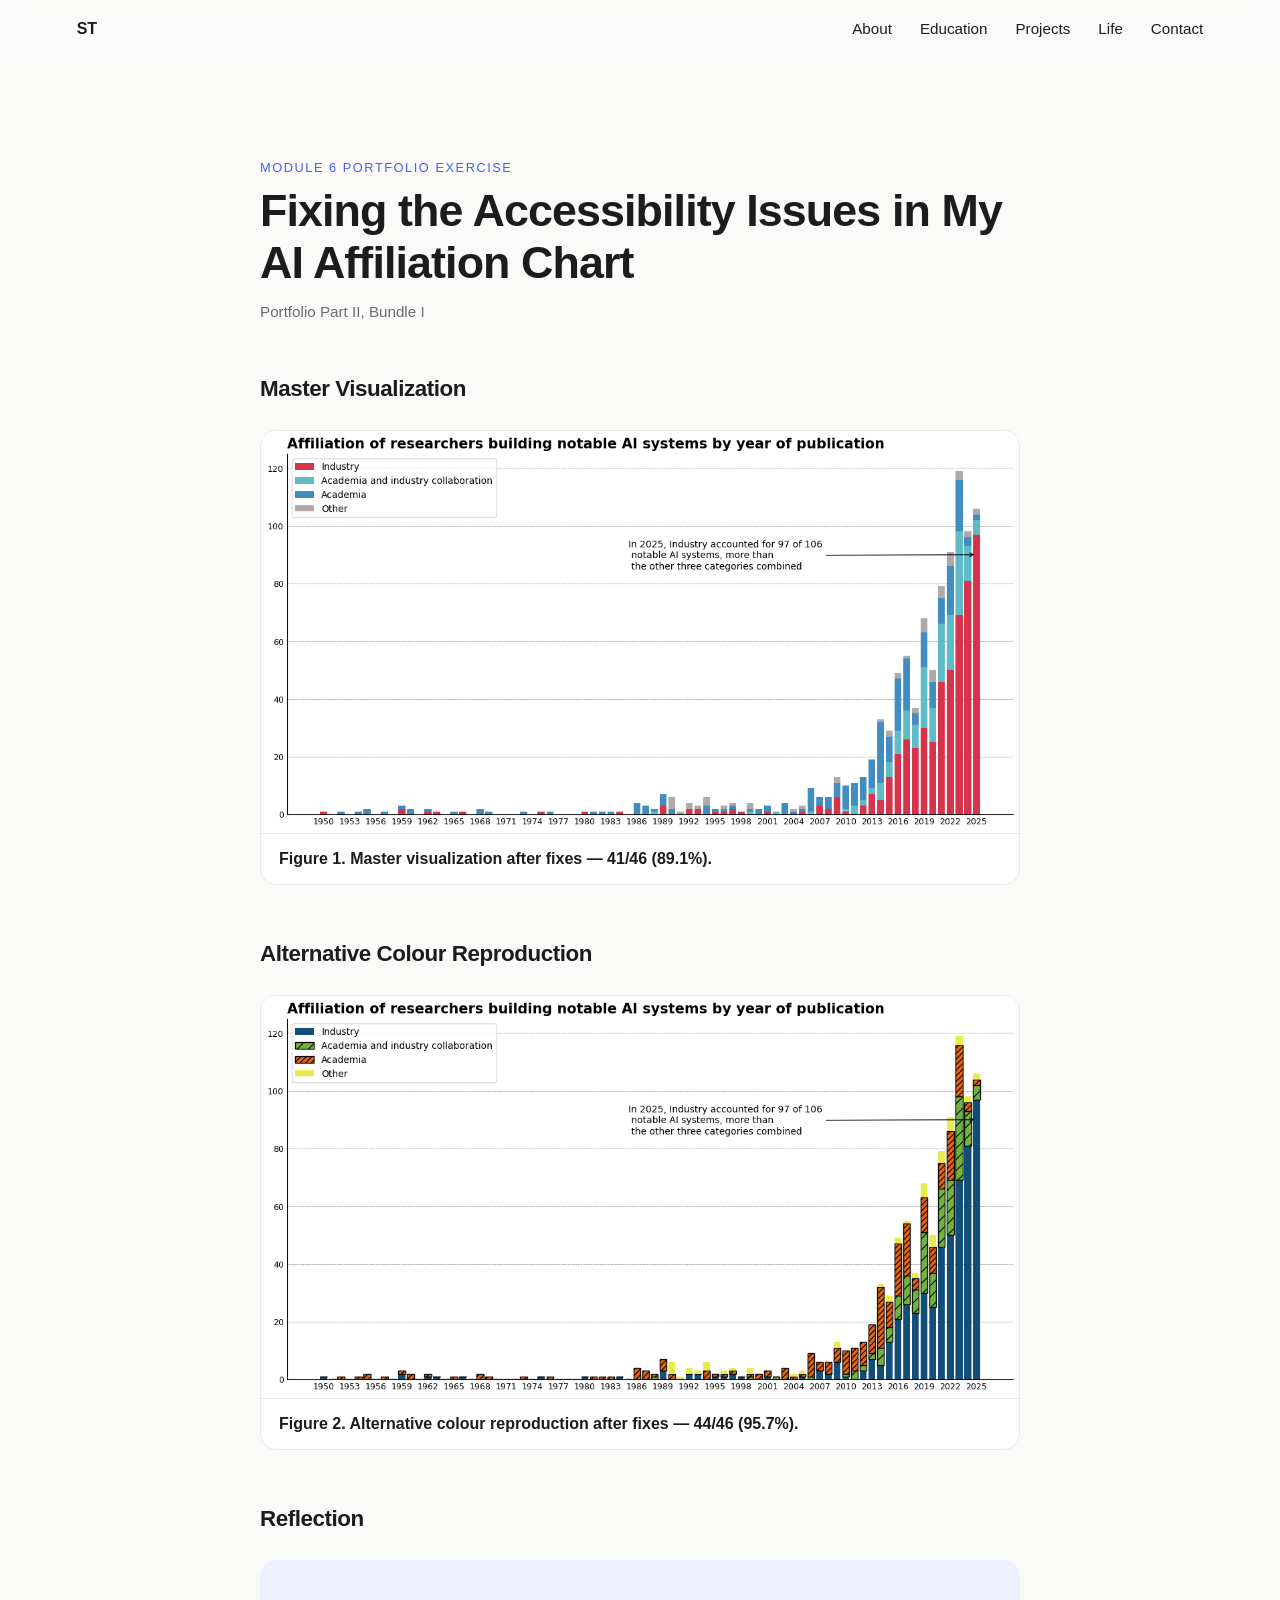
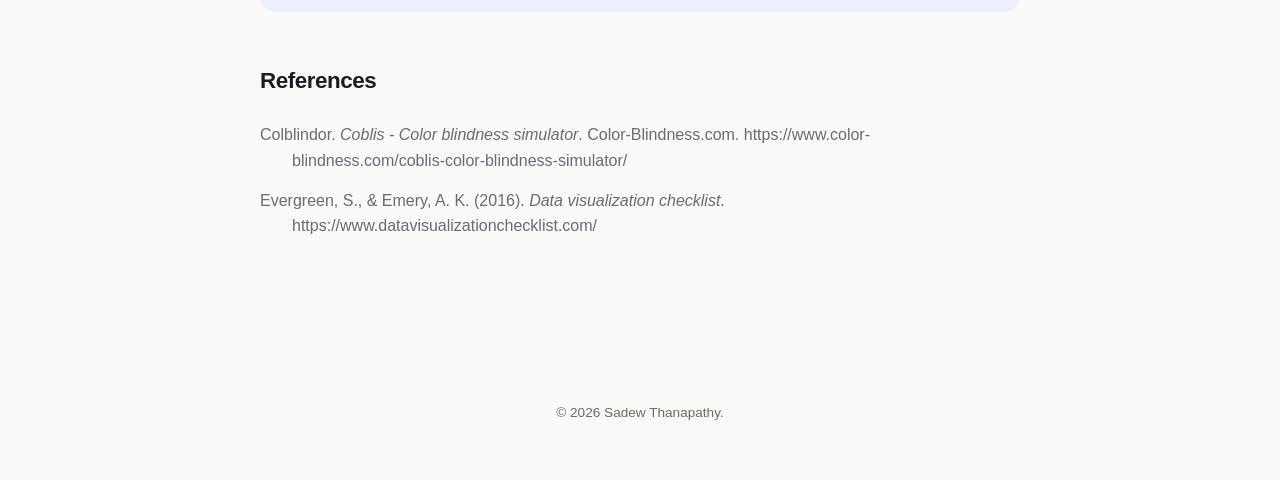
==== affiliation-accessibility-review.html @ 5c26c3a6 "draft module 6 post" ====
<!DOCTYPE html>
<html lang="en">
<head>
<meta charset="UTF-8">
<meta name="viewport" content="width=device-width, initial-scale=1.0">
<title>Fixing the Accessibility Issues in My AI Affiliation Chart — Sadew Thanapathy</title>
<link rel="stylesheet" href="styles.css">
</head>
<body>

<nav id="nav">
  <div class="logo"><a href="index.html" style="color:inherit;">ST</a></div>
  <ul>
    <li><a href="index.html#about">About</a></li>
    <li><a href="index.html#education">Education</a></li>
    <li><a href="index.html#projects">Projects</a></li>
    <li><a href="index.html#life">Life</a></li>
    <li><a href="index.html#contact">Contact</a></li>
  </ul>
</nav>

<section style="padding-top: 160px;">
  <div class="post-header">
    <div class="section-label">Module 6 Portfolio Exercise</div>
    <h1 class="post-title">Fixing the Accessibility Issues in My AI Affiliation Chart</h1>
    <p class="post-meta">Portfolio Part II, Bundle I</p>
  </div>

  <div class="post-body">

    

    <h2>Master Visualization</h2>
    

    <figure class="final-figure">
      <img src="media/module6/master_visualization_improved.png" alt="Master visualization after fixes, showing a title, an annotation, and no border">
      <figcaption>Figure 1. Master visualization after fixes — 41/46 (89.1%).</figcaption>
    </figure>

    <h2>Alternative Colour Reproduction</h2>
    

    <figure class="final-figure">
      <img src="media/module6/alternative_color_reproduction_imrpoved.png" alt="Alternative colour reproduction after fixes, showing hatch patterns and a lighter Other colour">
      <figcaption>Figure 2. Alternative colour reproduction after fixes — 44/46 (95.7%).</figcaption>
    </figure>

    <h2>Reflection</h2>
    <div class="reflection-box">
      
    </div>

    <h2>References</h2>
    <ul class="post-refs">
      <li>Colblindor. <em>Coblis - Color blindness simulator</em>. Color-Blindness.com. https://www.color-blindness.com/coblis-color-blindness-simulator/</li>
      <li>Evergreen, S., & Emery, A. K. (2016). <em>Data visualization checklist</em>. https://www.datavisualizationchecklist.com/</li>
    </ul>

  </div>
</section>

<footer>
  © <span id="year"></span> Sadew Thanapathy.
</footer>

<script src="script.js"></script>

</body>
</html>
---- styles.css ----
/* color tokens */
:root {
  --bg: #fafaf9;
  --ink: #1c1c1e;
  --muted: #6b6b70;
  --accent: #4f5df5;
  --accent-soft: #eef0ff;
  --card-border: #e9e9e7;
}

/* reset: consistent box model everywhere */
* { box-sizing: border-box; }

/* smooth scrolling for in page anchor links */
html { scroll-behavior: smooth; }

/* base page styles */
body {
  margin: 0;
  font-family: -apple-system, BlinkMacSystemFont, "Segoe UI", Helvetica, Arial, sans-serif;
  background: var(--bg);
  color: var(--ink);
  overflow-x: hidden;
}

/* default link style, no underline until hover */
a { color: var(--accent); text-decoration: none; }
a:hover { text-decoration: underline; }

/* nav: fixed top bar, blurred background */
nav {
  position: fixed;
  top: 0;
  left: 0;
  right: 0;
  display: flex;
  justify-content: space-between;
  align-items: center;
  padding: 20px 6vw;
  z-index: 100;
  background: rgba(250, 250, 249, 0.7);
  backdrop-filter: blur(10px);
  transition: box-shadow 0.3s ease, padding 0.3s ease;
}

/* nav: state added by script.js once scrolled past 20px */
nav.scrolled {
  box-shadow: 0 1px 0 var(--card-border);
  padding: 14px 6vw;
}

/* nav: logo text */
nav .logo {
  font-weight: 700;
  letter-spacing: -0.02em;
}

/* nav: link list layout */
nav ul {
  list-style: none;
  display: flex;
  gap: 28px;
  margin: 0;
  padding: 0;
}

/* nav: individual link style */
nav ul li a {
  color: var(--ink);
  font-size: 0.95rem;
  position: relative;
}

/* nav: animated underline that grows on hover */
nav ul li a::after {
  content: "";
  position: absolute;
  left: 0;
  bottom: -4px;
  width: 0%;
  height: 1.5px;
  background: var(--accent);
  transition: width 0.25s ease;
}
nav ul li a:hover { text-decoration: none; }
nav ul li a:hover::after { width: 100%; }

/* hero: full height intro section */
.hero {
  position: relative;
  min-height: 100vh;
  display: flex;
  flex-direction: column;
  justify-content: center;
  align-items: flex-start;
  padding: 0 6vw;
  max-width: 900px;
}

/* hero: decorative blurred circle behind the text */
.blob {
  position: absolute;
  width: 480px;
  height: 480px;
  border-radius: 50%;
  background: radial-gradient(circle at 30% 30%, var(--accent-soft), transparent 70%);
  top: -120px;
  right: -160px;
  filter: blur(10px);
  animation: float 14s ease-in-out infinite;
  z-index: -1;
}
@keyframes float {
  0%, 100% { transform: translate(0, 0) scale(1); }
  50% { transform: translate(-30px, 40px) scale(1.08); }
}

/* hero: first element to fade in */
.eyebrow {
  font-size: 0.85rem;
  text-transform: uppercase;
  letter-spacing: 0.12em;
  color: var(--accent);
  opacity: 0;
  animation: fadeUp 0.7s ease forwards;
  animation-delay: 0.1s;
}

/* hero: main heading, second to fade in */
.hero h1 {
  font-size: clamp(2.6rem, 6vw, 4.6rem);
  line-height: 1.05;
  margin: 14px 0 10px;
  letter-spacing: -0.03em;
  opacity: 0;
  animation: fadeUp 0.7s ease forwards;
  animation-delay: 0.25s;
}

/* hero: role subtitle, third to fade in */
.hero .role {
  font-size: clamp(1.05rem, 2vw, 1.3rem);
  color: var(--muted);
  margin: 0 0 24px;
  opacity: 0;
  animation: fadeUp 0.7s ease forwards;
  animation-delay: 0.4s;
}

/* hero: bio paragraph */
.hero p.bio {
  max-width: 560px;
  color: var(--muted);
  font-size: 1.05rem;
  margin-bottom: 32px;
  opacity: 0;
  animation: fadeUp 0.7s ease forwards;
  animation-delay: 0.55s;
}

/* hero: button row */
.hero .cta {
  display: flex;
  gap: 14px;
  opacity: 0;
  animation: fadeUp 0.7s ease forwards;
  animation-delay: 0.7s;
}

/* buttons: shared base for both variants */
.btn {
  padding: 12px 22px;
  border-radius: 999px;
  font-size: 0.95rem;
  font-weight: 600;
  transition: transform 0.2s ease, box-shadow 0.2s ease, background 0.2s ease;
  display: inline-block;
}

/* buttons: solid dark variant */
.btn.primary { background: var(--ink); color: #fff; }
.btn.primary:hover {
  transform: translateY(-2px);
  box-shadow: 0 10px 24px rgba(0,0,0,0.15);
  text-decoration: none;
}

/* buttons: outlined variant */
.btn.ghost { border: 1px solid var(--card-border); color: var(--ink); }
.btn.ghost:hover {
  transform: translateY(-2px);
  border-color: var(--ink);
  text-decoration: none;
}

/* shared fade up on load */
@keyframes fadeUp {
  from { opacity: 0; transform: translateY(18px); }
  to { opacity: 1; transform: translateY(0); }
}

/* hero: "scroll" hint pinned to bottom-left */
.scroll-cue {
  position: absolute;
  bottom: 36px;
  left: 6vw;
  font-size: 0.8rem;
  color: var(--muted);
  display: flex;
  align-items: center;
  gap: 8px;
}
.scroll-cue .dot {
  width: 6px;
  height: 6px;
  border-radius: 50%;
  background: var(--accent);
  animation: bounce 1.6s ease-in-out infinite;
}
@keyframes bounce {
  0%, 100% { transform: translateY(0); opacity: 1; }
  50% { transform: translateY(6px); opacity: 0.4; }
}

/* sections: base spacing, used by About/Education/Projects/Life/Contact */
section {
  padding: 110px 6vw;
  max-width: 1100px;
  margin: 0 auto;
}

/* reveal: scroll triggered fade in, with script.js.
   Not used on the blog post pages, they use inline opacity:1 instead */
.reveal {
  opacity: 0;
  transform: translateY(24px);
  transition: opacity 0.7s ease, transform 0.7s ease;
}
.reveal.visible {
  opacity: 1;
  transform: translateY(0);
}

/* section label: small uppercase tag above every section heading */
.section-label {
  font-size: 0.8rem;
  text-transform: uppercase;
  letter-spacing: 0.12em;
  color: var(--accent);
  margin-bottom: 10px;
}

/* section headings, shared by every h2 site wide */
h2 {
  font-size: clamp(1.7rem, 3vw, 2.2rem);
  letter-spacing: -0.02em;
  margin: 0 0 28px;
}

/* body copy: standard paragraph style, reused across sections and posts */
.about-text {
  max-width: 680px;
  font-size: 1.08rem;
  color: var(--muted);
  line-height: 1.75;
}

/* about section: full bleed video background container */
.about-video {
  position: relative;
  max-width: none;
  width: 100%;
  padding: 140px 6vw;
  margin: 0;
  overflow: hidden;
  background: #0f0f14;
}

/* about section: video fills and centers within its container */
.about-video video {
  position: absolute;
  top: 50%;
  left: 50%;
  min-width: 100%;
  min-height: 100%;
  width: auto;
  height: auto;
  transform: translate(-50%, -50%);
  object-fit: cover;
  z-index: 0;
}

/* about section: dark gradient overlay so text stays readable over video */
.about-video::after {
  content: "";
  position: absolute;
  inset: 0;
  background: linear-gradient(
    to bottom,
    rgba(10, 10, 16, 0.55),
    rgba(10, 10, 16, 0.45) 50%,
    rgba(10, 10, 16, 0.6)
  );
  z-index: 1;
}

/* about section: text content sits above the video and overlay */
.about-video .inner {
  position: relative;
  z-index: 2;
  max-width: 1100px;
  margin: 0 auto;
}

/* about section: light on dark text overrides */
.about-video .section-label { color: #a8b0ff; }
.about-video h2 {
  color: #fff;
  text-shadow: 0 2px 24px rgba(0,0,0,0.75), 0 1px 4px rgba(0,0,0,0.6);
}
.about-video .about-text {
  color: rgba(255,255,255,0.95);
  text-shadow: 0 1px 18px rgba(0,0,0,0.7), 0 1px 3px rgba(0,0,0,0.55);
}

/* skills: pill tag row under the about text */
.skills {
  display: flex;
  flex-wrap: wrap;
  gap: 10px;
  margin-top: 28px;
}
.skill {
  padding: 8px 16px;
  border: 1px solid var(--card-border);
  border-radius: 999px;
  font-size: 0.88rem;
  background: #fff;
  transition: transform 0.2s ease, border-color 0.2s ease, background 0.2s ease;
}
.skill:hover {
  transform: translateY(-3px);
  border-color: var(--accent);
  background: var(--accent-soft);
}

/* skills: light on dark variant for the video section */
.about-video .skill {
  background: rgba(255,255,255,0.1);
  border-color: rgba(255,255,255,0.28);
  color: #fff;
  backdrop-filter: blur(6px);
}
.about-video .skill:hover {
  background: rgba(255,255,255,0.2);
  border-color: #fff;
}

/* education: vertical timeline entries */
.edu-item {
  border-left: 2px solid var(--card-border);
  padding: 4px 0 4px 24px;
  margin-bottom: 32px;
  transition: border-color 0.3s ease;
}
.edu-item:hover { border-color: var(--accent); }
.edu-item .years {
  font-size: 0.85rem;
  color: var(--accent);
  letter-spacing: 0.04em;
}
.edu-item h3 {
  margin: 6px 0 4px;
  font-size: 1.15rem;
}
.edu-item .place {
  color: var(--muted);
  font-size: 0.98rem;
  margin: 0 0 8px;
}
.edu-item p.detail {
  color: var(--muted);
  font-size: 0.95rem;
  margin: 0;
  line-height: 1.65;
}

/* education: highlighted achievement badge */
.award {
  display: inline-block;
  margin-top: 10px;
  padding: 6px 14px;
  border-radius: 999px;
  background: var(--accent-soft);
  color: var(--accent);
  font-size: 0.85rem;
  font-weight: 600;
}

/* projects: responsive card grid */
.projects-grid {
  display: grid;
  grid-template-columns: repeat(auto-fit, minmax(260px, 1fr));
  gap: 22px;
}

/* projects: base card style */
.card {
  display: block;
  border: 1px solid var(--card-border);
  border-radius: 16px;
  padding: 26px;
  background: #fff;
  color: inherit;
  text-decoration: none;
  transition: transform 0.3s ease, box-shadow 0.3s ease, border-color 0.3s ease;
}
.card:hover {
  transform: translateY(-6px);
  box-shadow: 0 18px 40px rgba(0,0,0,0.08);
  border-color: transparent;
  text-decoration: none;
}

/* projects: card tag label */
.card .tag {
  font-size: 0.75rem;
  text-transform: uppercase;
  letter-spacing: 0.08em;
  color: var(--accent);
  margin-bottom: 10px;
  display: inline-block;
}

/* projects: card title and body text */
.card h3 { margin: 0 0 10px; font-size: 1.15rem; color: var(--ink); }
.card p { color: var(--muted); font-size: 0.95rem; margin: 0; }

/* projects: fake "link" text at the end of a card, styled but not a real <a> */
.card .card-link {
  display: inline-block;
  margin-top: 4px;
  color: var(--accent);
  font-weight: 600;
}
.card:hover .card-link { text-decoration: underline; }

.card.featured {
  border: 1.5px solid var(--accent);
  background: var(--accent-soft);
  position: relative;
  padding-right: 56px;
}

/* projects: standalone modifier, forces a card onto its own row without stretching its width */
.card.standalone {
  grid-column: 1;
}

/* projects: tax verification card */
.card.tax-accent {
  border-color: #7EF2D2;
  background: color-mix(in srgb, #7EF2D2 15%, white);
}
.card.tax-accent .tag,
.card.tax-accent .card-link {
  color: color-mix(in srgb, #7EF2D2 55%, black);
}
.card.tax-accent::after { color: color-mix(in srgb, #7EF2D2 55%, black); }

/* projects: technical skills card */
.card.skills-accent {
  border-color: #12DEE3;
  background: color-mix(in srgb, #12DEE3 15%, white);
}
.card.skills-accent .tag,
.card.skills-accent .card-link {
  color: color-mix(in srgb, #12DEE3 55%, black);
}
.card.skills-accent::after { color: color-mix(in srgb, #12DEE3 55%, black); }

/* projects: colour theory card */
.card.colour-accent {
  border-color: #0b0e1d;
  background: color-mix(in srgb, #0b0e1d 15%, white);
}
.card.colour-accent .tag,
.card.colour-accent .card-link {
  color: color-mix(in srgb, #0b0e1d 55%, black);
}
.card.colour-accent::after { color: color-mix(in srgb, #0b0e1d 55%, black); }

/* projects: arrow icon on featured cards, visible at rest not just on hover */
.card.featured::after {
  content: "\2192";
  position: absolute;
  top: 24px;
  right: 24px;
  font-size: 1.4rem;
  color: var(--accent);
  transition: transform 0.3s ease;
}
.card.featured:hover::after { transform: translateX(4px); }
.card.featured .card-link { text-decoration: underline; }

/* gallery: photo grid layout */
.gallery {
  display: grid;
  grid-template-columns: repeat(auto-fit, minmax(240px, 1fr));
  gap: 18px;
}

/* gallery: fixed aspect ratio photo tile */
.photo {
  position: relative;
  border-radius: 16px;
  overflow: hidden;
  aspect-ratio: 4 / 5;
  background: #ececeb;
}
.photo img {
  width: 100%;
  height: 100%;
  object-fit: cover;
  display: block;
  transition: transform 0.6s cubic-bezier(0.2, 0.8, 0.2, 1);
}
.photo:hover img { transform: scale(1.06); }

/* gallery: caption overlay, hidden until hover */
.photo .caption {
  position: absolute;
  left: 0;
  right: 0;
  bottom: 0;
  padding: 18px 16px 14px;
  color: #fff;
  font-size: 0.9rem;
  font-weight: 600;
  background: linear-gradient(to top, rgba(0,0,0,0.7), transparent);
  opacity: 0;
  transform: translateY(8px);
  transition: opacity 0.3s ease, transform 0.3s ease;
}
.photo:hover .caption {
  opacity: 1;
  transform: translateY(0);
}

/* contact: external links */
.contact-links {
  display: flex;
  flex-wrap: wrap;
  gap: 14px;
  margin-top: 6px;
}
.contact-links a {
  padding: 12px 22px;
  border: 1px solid var(--card-border);
  border-radius: 999px;
  color: var(--ink);
  font-size: 0.95rem;
  font-weight: 600;
  transition: transform 0.2s ease, border-color 0.2s ease, background 0.2s ease;
}
.contact-links a:hover {
  transform: translateY(-2px);
  border-color: var(--ink);
  background: var(--accent-soft);
  text-decoration: none;
}

/* footer: site wide footer bar, #year filled in by script.js */
footer {
  padding: 40px 6vw 60px;
  text-align: center;
  color: var(--muted);
  font-size: 0.85rem;
}

/* responsive: small screen adjustments */
@media (max-width: 640px) {
  nav ul { display: none; }
  .blob { display: none; }
  .about-video { padding: 100px 6vw; }
}

/* accessibility */
@media (prefers-reduced-motion: reduce) {
  * { animation: none !important; transition: none !important; }
  .reveal { opacity: 1; transform: none; }
}

/* blog posts: title block wrapper */
.post-header { max-width: 760px; margin: 0 auto; }
.post-title {
  font-size: clamp(2rem, 4.5vw, 2.8rem);
  line-height: 1.15;
  margin: 10px 0 6px;
  letter-spacing: -0.02em;
}

/* blog posts: small line under the title, publish date */
.post-meta {
  color: var(--muted);
  font-size: 0.95rem;
  margin-bottom: 10px;
}

/* blog posts: article body wrapper, matches header width */
.post-body { max-width: 760px; margin: 0 auto; }
.post-body h2 { margin-top: 56px; font-size: 1.4rem; }

/* blog posts: shared card wrapper for embedded images */
.stage-figure, .final-figure {
  margin: 28px 0;
  border: 1px solid var(--card-border);
  border-radius: 16px;
  overflow: hidden;
  background: #fff;
  transition: transform 0.3s ease, box-shadow 0.3s ease;
}
.stage-figure:hover, .final-figure:hover {
  transform: translateY(-4px);
  box-shadow: 0 18px 40px rgba(0,0,0,0.08);
}

/* blog posts: process photos, fixed height + contain stops tall portrait
   photos from stretching the page, letterboxed on a neutral background */
.stage-figure img {
  display: block;
  width: 100%;
  height: 500px;
  object-fit: contain;
    background: #fff;;
}

/* blog posts: final/hero image, shown at full natural size */
.final-figure img {
  display: block;
  width: 100%;
  height: auto;
}

/* blog posts: figure captions */
.stage-figure figcaption {
  padding: 14px 18px;
  font-size: 0.9rem;
  color: var(--muted);
  border-top: 1px solid var(--card-border);
}
.final-figure figcaption {
  padding: 16px 18px;
  font-weight: 600;
  border-top: 1px solid var(--card-border);
}

/* blog posts: highlighted callout box, used for the Reflection section */
.reflection-box {
  background: var(--accent-soft);
  border-radius: 16px;
  padding: 26px 28px;
  margin: 20px 0;
}
.reflection-box p:last-child { margin-bottom: 0; }

/* blog posts: small "not finished" tag, not currently used on either live page */
.todo-tag {
  display: inline-block;
  background: #fff3cd;
  color: #7a5b00;
  font-size: 0.75rem;
  font-weight: 700;
  letter-spacing: 0.04em;
  padding: 3px 10px;
  border-radius: 6px;
  margin-bottom: 12px;
}

/* blog posts: APA reference list with hanging indent */
.post-refs { list-style: none; padding-left: 0; }
.post-refs li {
  margin-bottom: 14px;
  line-height: 1.6;
  padding-left: 2em;
  text-indent: -2em;
  color: var(--muted);
}

/* blog posts: verification table used on the tax verification page */
.table-wrap {
  border: 1px solid var(--card-border);
  border-radius: 16px;
  overflow: hidden;
  background: #fff;
  margin: 28px 0;
}
.verify-table {
  width: 100%;
  border-collapse: collapse;
  font-size: 0.95rem;
}
.verify-table th, .verify-table td {
  padding: 12px 16px;
  text-align: center;
  border-bottom: 1px solid var(--card-border);
}
.verify-table th {
  color: var(--accent);
  font-size: 0.8rem;
  text-transform: uppercase;
  letter-spacing: 0.06em;
}
.verify-table td {
  color: var(--muted);
}

/* Module 5 datacard. */
.datacard-table th {
  width: 160px;
  text-align: left;
  vertical-align: top;
  background: var(--accent-soft);
}
.datacard-table td {
  text-align: left;
  vertical-align: top;
}
.datacard-table td ul { margin: 4px 0; padding-left: 20px; }
.datacard-table td li { margin-bottom: 6px; }

.datacard-table a {
  color: var(--ink);
}

/* skills page:tier label above each group of skill pills */
.skill-level {
  display: block;
  font-size: 0.8rem;
  text-transform: uppercase;
  letter-spacing: 0.08em;
  color: var(--accent);
  font-weight: 600;
  margin: 22px 0 8px;
}
.skill-group:first-of-type .skill-level { margin-top: 12px; }
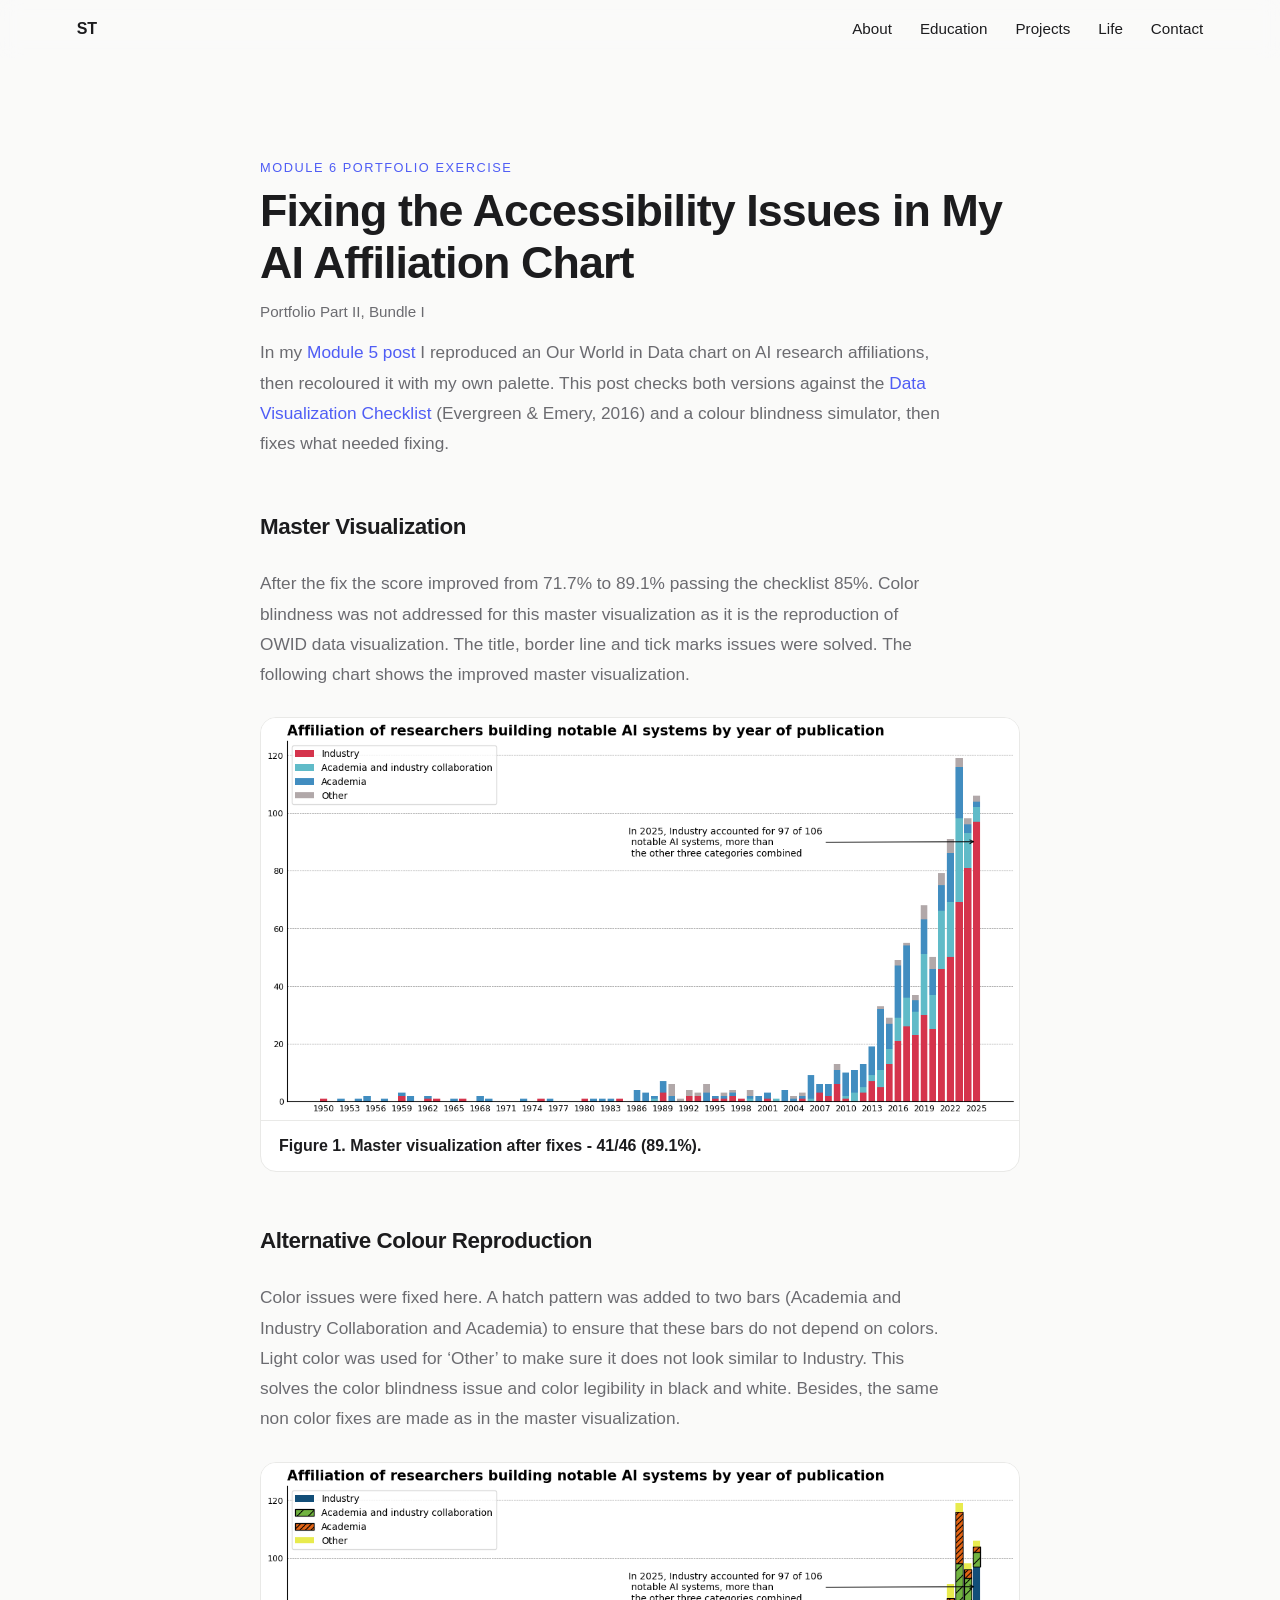
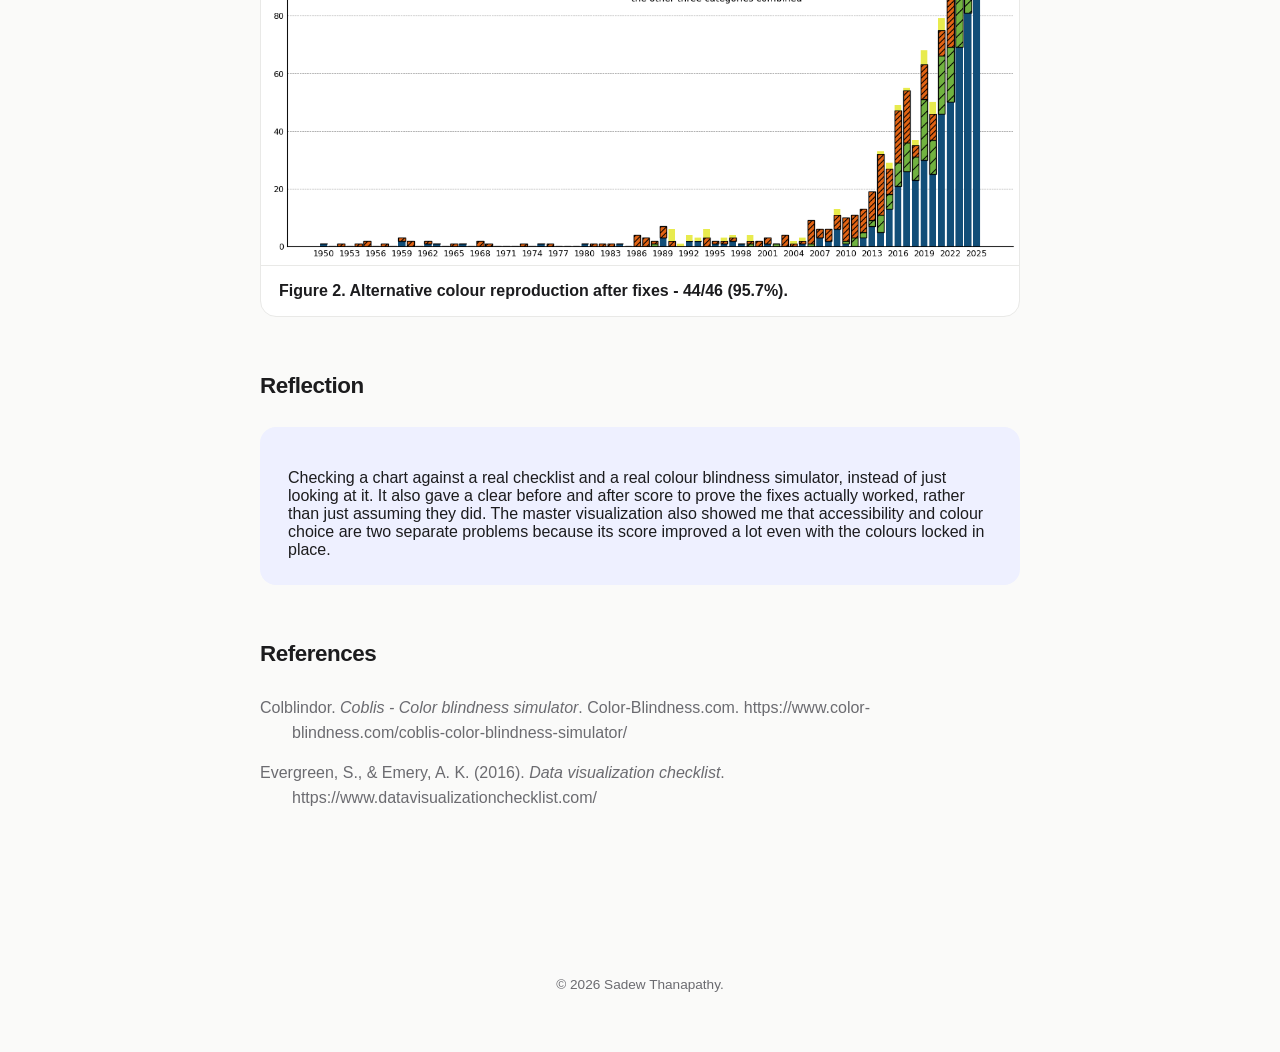
==== commit 95326b81: "module 6 post reflection added" ====
--- a/affiliation-accessibility-review.html
+++ b/affiliation-accessibility-review.html
@@ -28,27 +28,52 @@
 
   <div class="post-body">
 
-    
+    <p class="about-text">
+      In my <a href="affiliation-colour-study.html">Module 5 post</a> I reproduced an
+      Our World in Data chart on AI research affiliations, then recoloured it with my
+      own palette. This post checks both versions against the
+      <a href="https://www.datavisualizationchecklist.com/" target="_blank" rel="noopener">Data Visualization Checklist</a>
+      (Evergreen & Emery, 2016) and a colour blindness simulator, then fixes what needed fixing.
+    </p>
 
     <h2>Master Visualization</h2>
-    
+    <p class="about-text">
+      After the fix the score improved from 71.7% to 89.1% passing 
+      the checklist 85%. Color blindness was not addressed for this master visualization 
+      as it is the reproduction of OWID data visualization. 
+      The title, border line and tick marks issues were solved.
+      The following chart shows the improved master visualization. 
+    </p>
 
     <figure class="final-figure">
       <img src="media/module6/master_visualization_improved.png" alt="Master visualization after fixes, showing a title, an annotation, and no border">
-      <figcaption>Figure 1. Master visualization after fixes — 41/46 (89.1%).</figcaption>
+      <figcaption>Figure 1. Master visualization after fixes - 41/46 (89.1%).</figcaption>
     </figure>
 
     <h2>Alternative Colour Reproduction</h2>
-    
+    <p class="about-text">
+      Color issues were fixed here. A hatch pattern was added to two bars 
+      (Academia and Industry Collaboration and Academia) to ensure that these bars
+      do not depend on colors. Light color was used for ‘Other’ to make sure it
+      does not look similar to Industry. This solves the color blindness issue 
+      and color legibility in black and white. Besides, the same non color fixes
+      are made as in the master visualization.  
+    </p>
 
     <figure class="final-figure">
       <img src="media/module6/alternative_color_reproduction_imrpoved.png" alt="Alternative colour reproduction after fixes, showing hatch patterns and a lighter Other colour">
-      <figcaption>Figure 2. Alternative colour reproduction after fixes — 44/46 (95.7%).</figcaption>
+      <figcaption>Figure 2. Alternative colour reproduction after fixes - 44/46 (95.7%).</figcaption>
     </figure>
 
     <h2>Reflection</h2>
     <div class="reflection-box">
-      
+      <p>
+        Checking a chart against a real checklist and a real colour blindness simulator,
+        instead of just looking at it. It also gave a clear before and after score to prove the fixes actually worked,
+        rather than just assuming they did. The master visualization also showed me that
+        accessibility and colour choice are two separate problems because its score improved 
+        a lot even with the colours locked in place.
+      </p>
     </div>
 
     <h2>References</h2>
--- a/styles.css
+++ b/styles.css
@@ -500,8 +500,21 @@
   color: var(--accent);
   transition: transform 0.3s ease;
 }
+
 .card.featured:hover::after { transform: translateX(4px); }
 .card.featured .card-link { text-decoration: underline; }
+
+.card.access-accent {
+  border-color: #3d5a80;
+  background: color-mix(in srgb, #3d5a80 15%, white);
+}
+.card.access-accent .tag,
+.card.access-accent .card-link {
+  color: color-mix(in srgb, #3d5a80 55%, black);
+}
+.card.access-accent::after {
+  color: color-mix(in srgb, #3d5a80 55%, black);
+}
 
 /* gallery: photo grid layout */
 .gallery {
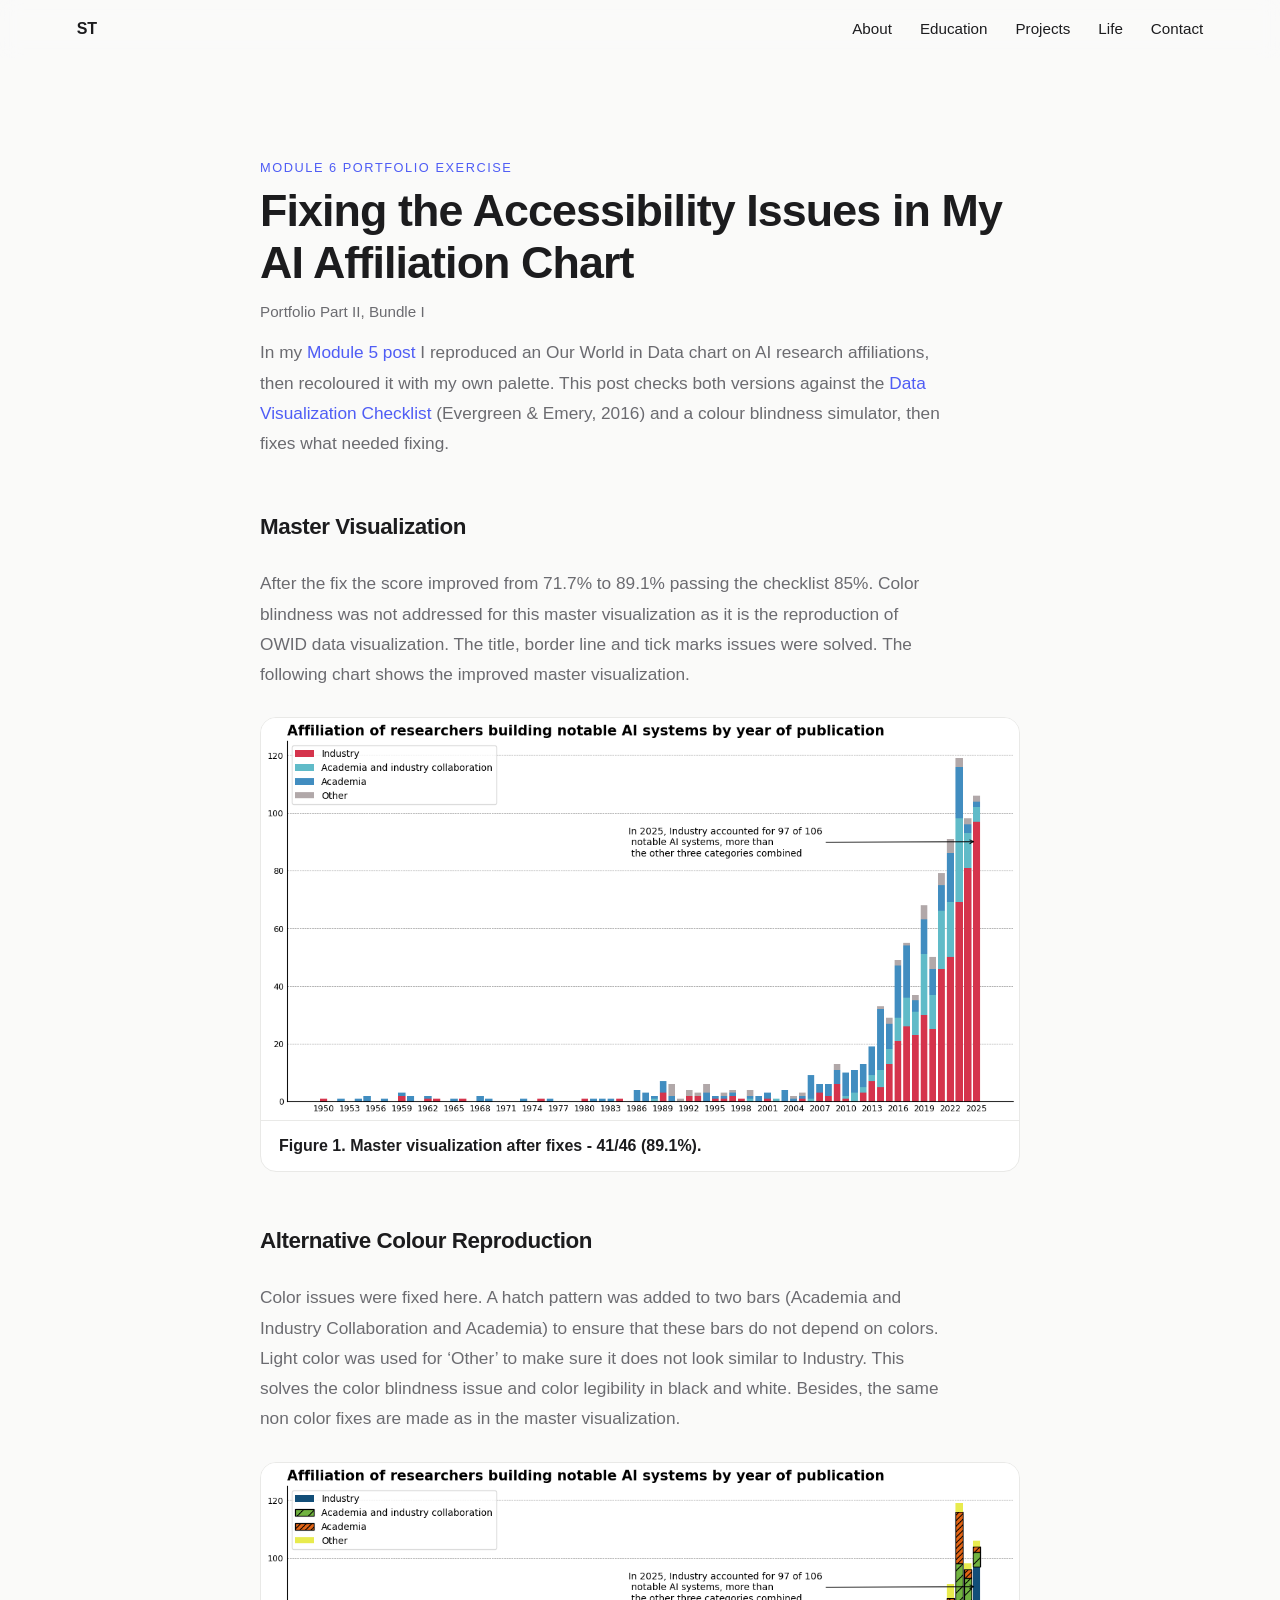
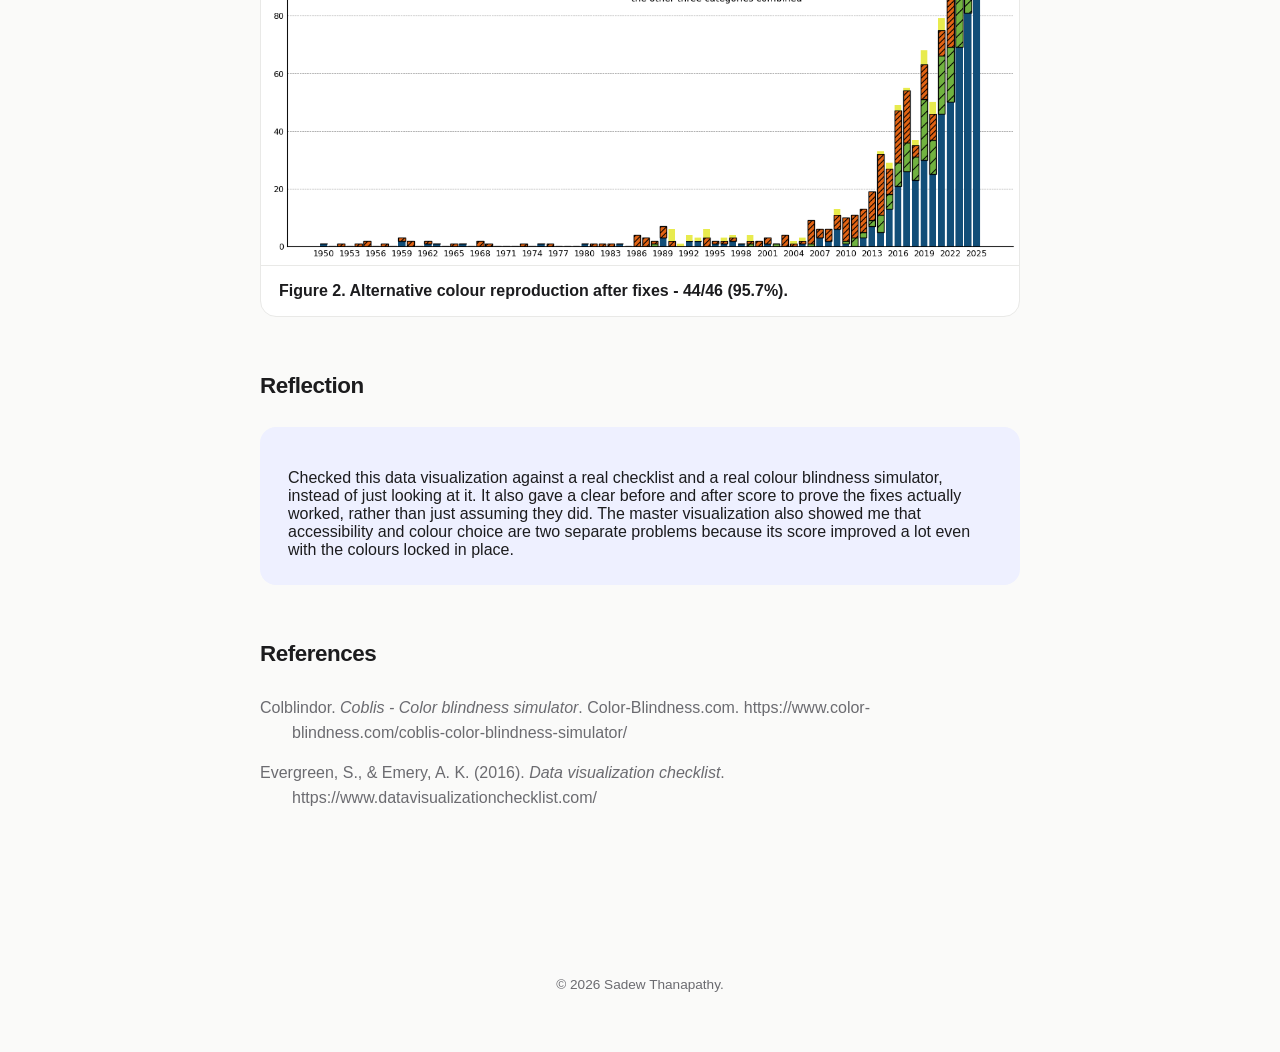
==== commit 047add1b: "small change" ====
--- a/affiliation-accessibility-review.html
+++ b/affiliation-accessibility-review.html
@@ -68,7 +68,7 @@
     <h2>Reflection</h2>
     <div class="reflection-box">
       <p>
-        Checking a chart against a real checklist and a real colour blindness simulator,
+        Checked this data visualization against a real checklist and a real colour blindness simulator,
         instead of just looking at it. It also gave a clear before and after score to prove the fixes actually worked,
         rather than just assuming they did. The master visualization also showed me that
         accessibility and colour choice are two separate problems because its score improved 
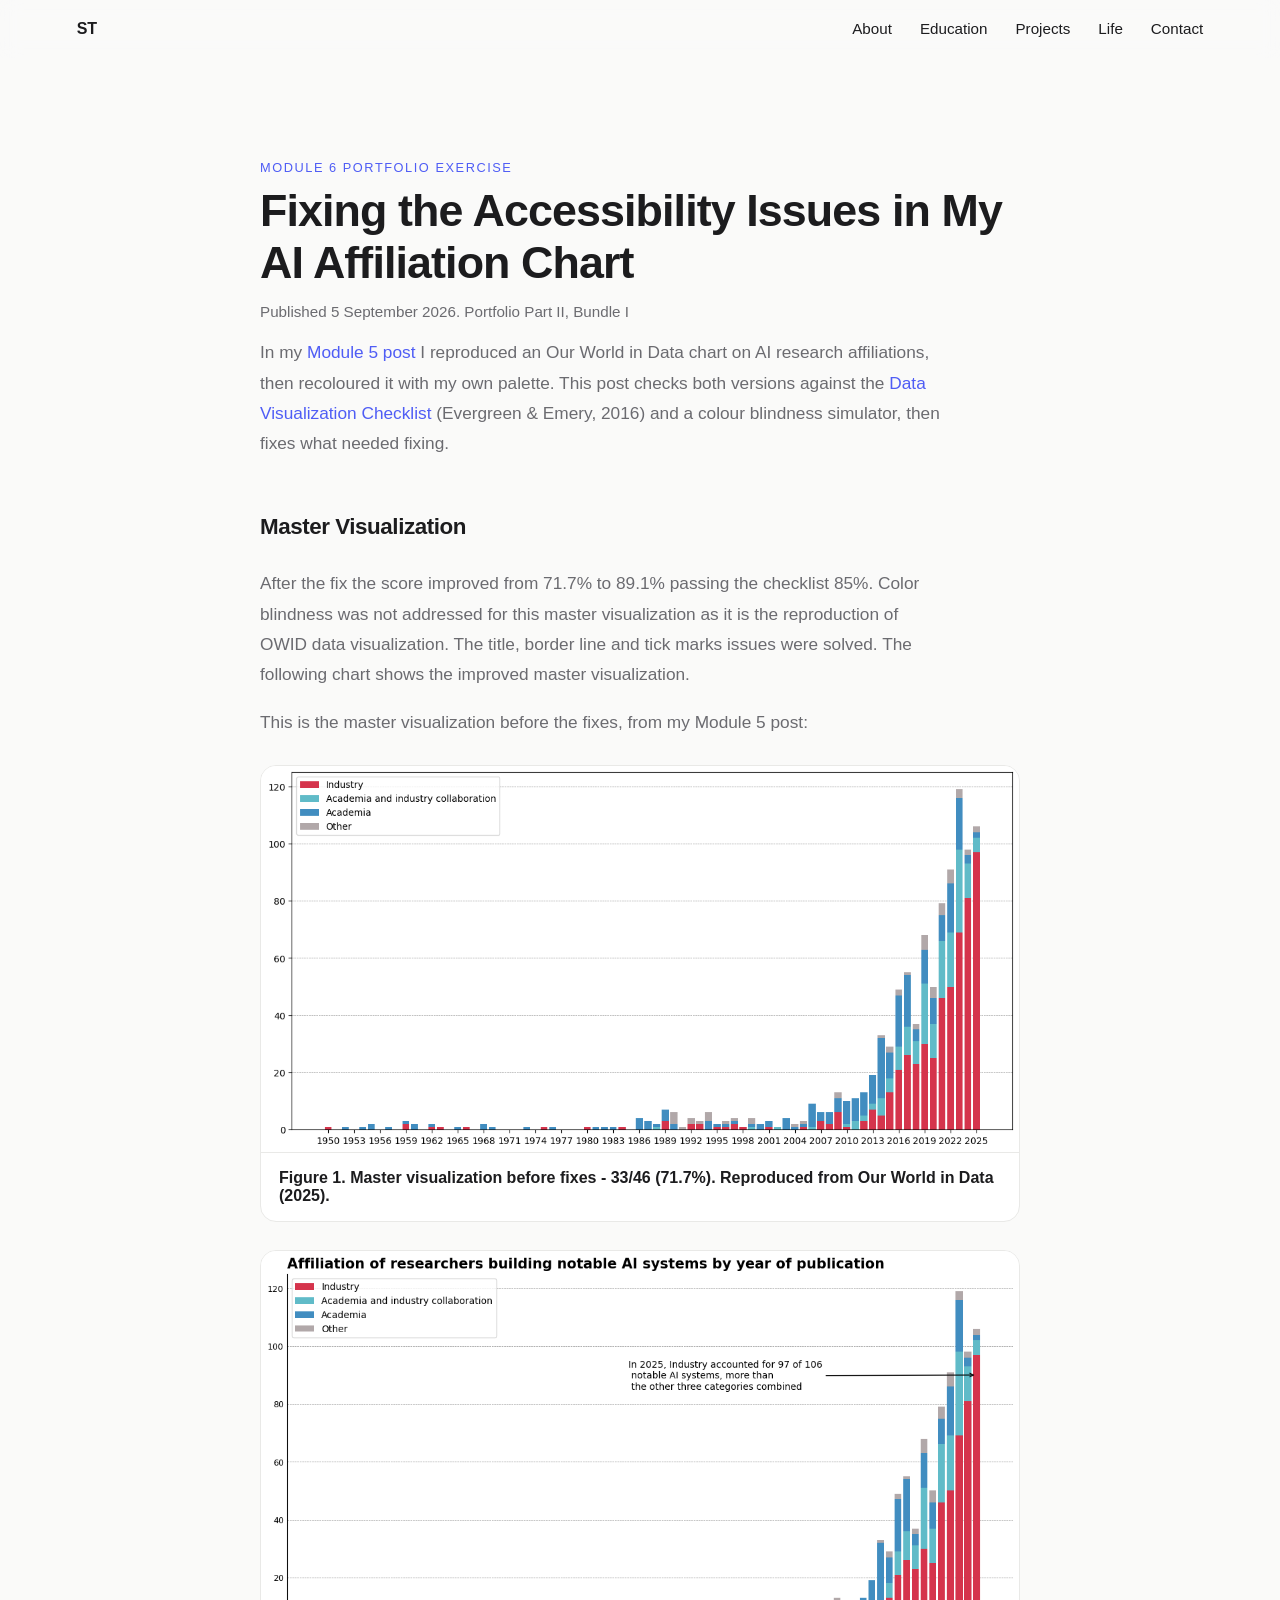
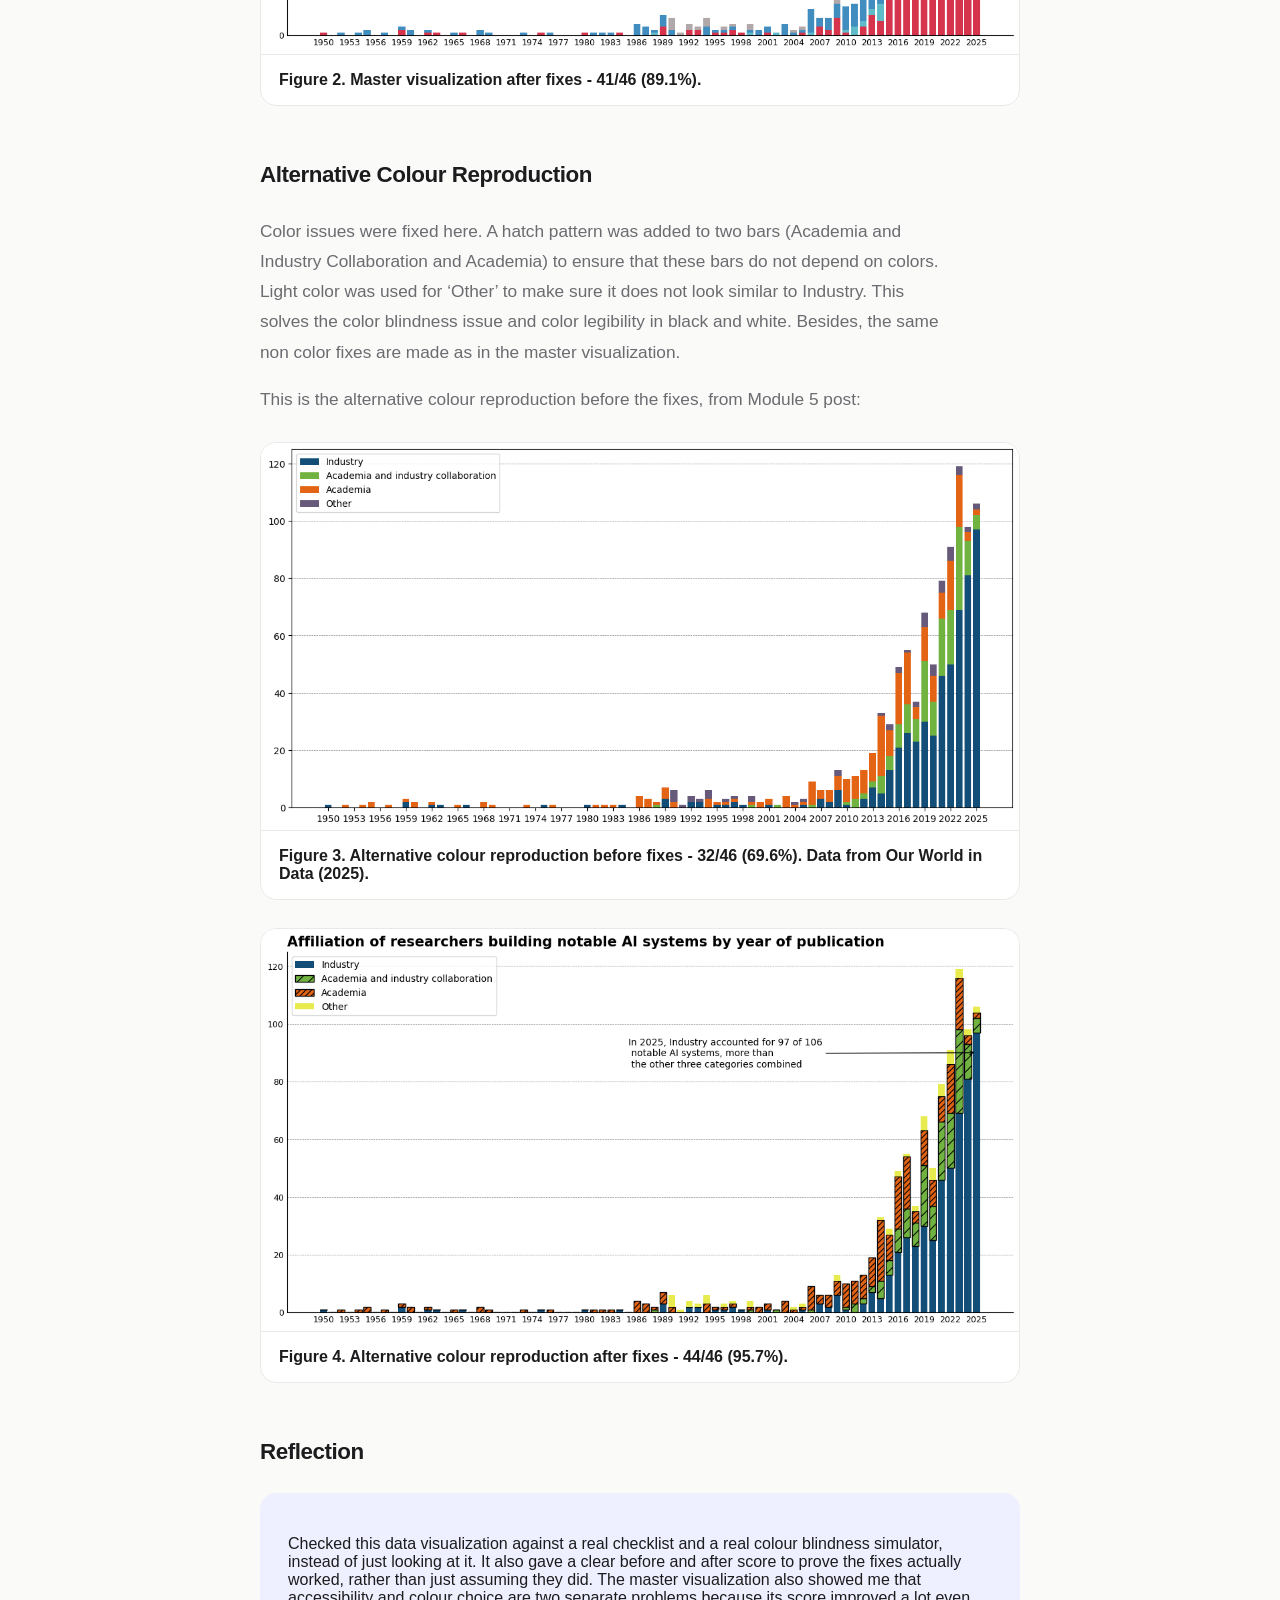
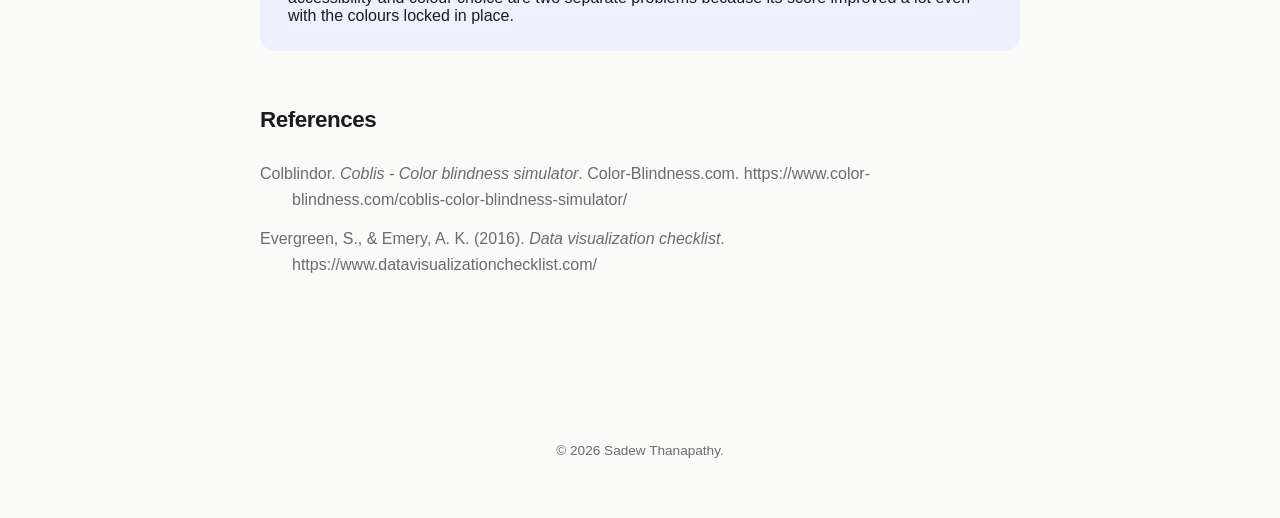
==== commit 1dad528f: "module 5 images added to module 6 post" ====
--- a/affiliation-accessibility-review.html
+++ b/affiliation-accessibility-review.html
@@ -23,7 +23,7 @@
   <div class="post-header">
     <div class="section-label">Module 6 Portfolio Exercise</div>
     <h1 class="post-title">Fixing the Accessibility Issues in My AI Affiliation Chart</h1>
-    <p class="post-meta">Portfolio Part II, Bundle I</p>
+    <p class="post-meta">Published 5 September 2026. Portfolio Part II, Bundle I</p>
   </div>
 
   <div class="post-body">
@@ -38,31 +38,47 @@
 
     <h2>Master Visualization</h2>
     <p class="about-text">
-      After the fix the score improved from 71.7% to 89.1% passing 
-      the checklist 85%. Color blindness was not addressed for this master visualization 
-      as it is the reproduction of OWID data visualization. 
+      After the fix the score improved from 71.7% to 89.1% passing
+      the checklist 85%. Color blindness was not addressed for this master visualization
+      as it is the reproduction of OWID data visualization.
       The title, border line and tick marks issues were solved.
-      The following chart shows the improved master visualization. 
+      The following chart shows the improved master visualization.
     </p>
+
+    <p class="about-text">
+      This is the master visualization before the fixes, from my Module 5 post:
+    </p>
+    <figure class="final-figure">
+      <img src="media/module5/master visualization.jpg" alt="Master visualization before fixes, reproduced from the Our World in Data chart">
+      <figcaption>Figure 1. Master visualization before fixes - 33/46 (71.7%). Reproduced from Our World in Data (2025).</figcaption>
+    </figure>
 
     <figure class="final-figure">
       <img src="media/module6/master_visualization_improved.png" alt="Master visualization after fixes, showing a title, an annotation, and no border">
-      <figcaption>Figure 1. Master visualization after fixes - 41/46 (89.1%).</figcaption>
+      <figcaption>Figure 2. Master visualization after fixes - 41/46 (89.1%).</figcaption>
     </figure>
 
     <h2>Alternative Colour Reproduction</h2>
     <p class="about-text">
-      Color issues were fixed here. A hatch pattern was added to two bars 
+      Color issues were fixed here. A hatch pattern was added to two bars
       (Academia and Industry Collaboration and Academia) to ensure that these bars
       do not depend on colors. Light color was used for ‘Other’ to make sure it
-      does not look similar to Industry. This solves the color blindness issue 
+      does not look similar to Industry. This solves the color blindness issue
       and color legibility in black and white. Besides, the same non color fixes
-      are made as in the master visualization.  
+      are made as in the master visualization.
     </p>
+
+    <p class="about-text">
+      This is the alternative colour reproduction before the fixes, from Module 5 post:
+    </p>
+    <figure class="final-figure">
+      <img src="media/module5/alternative color master visualization.jpg" alt="Alternative colour reproduction before fixes, using the original custom palette">
+      <figcaption>Figure 3. Alternative colour reproduction before fixes - 32/46 (69.6%). Data from Our World in Data (2025).</figcaption>
+    </figure>
 
     <figure class="final-figure">
       <img src="media/module6/alternative_color_reproduction_imrpoved.png" alt="Alternative colour reproduction after fixes, showing hatch patterns and a lighter Other colour">
-      <figcaption>Figure 2. Alternative colour reproduction after fixes - 44/46 (95.7%).</figcaption>
+      <figcaption>Figure 4. Alternative colour reproduction after fixes - 44/46 (95.7%).</figcaption>
     </figure>
 
     <h2>Reflection</h2>
@@ -71,7 +87,7 @@
         Checked this data visualization against a real checklist and a real colour blindness simulator,
         instead of just looking at it. It also gave a clear before and after score to prove the fixes actually worked,
         rather than just assuming they did. The master visualization also showed me that
-        accessibility and colour choice are two separate problems because its score improved 
+        accessibility and colour choice are two separate problems because its score improved
         a lot even with the colours locked in place.
       </p>
     </div>
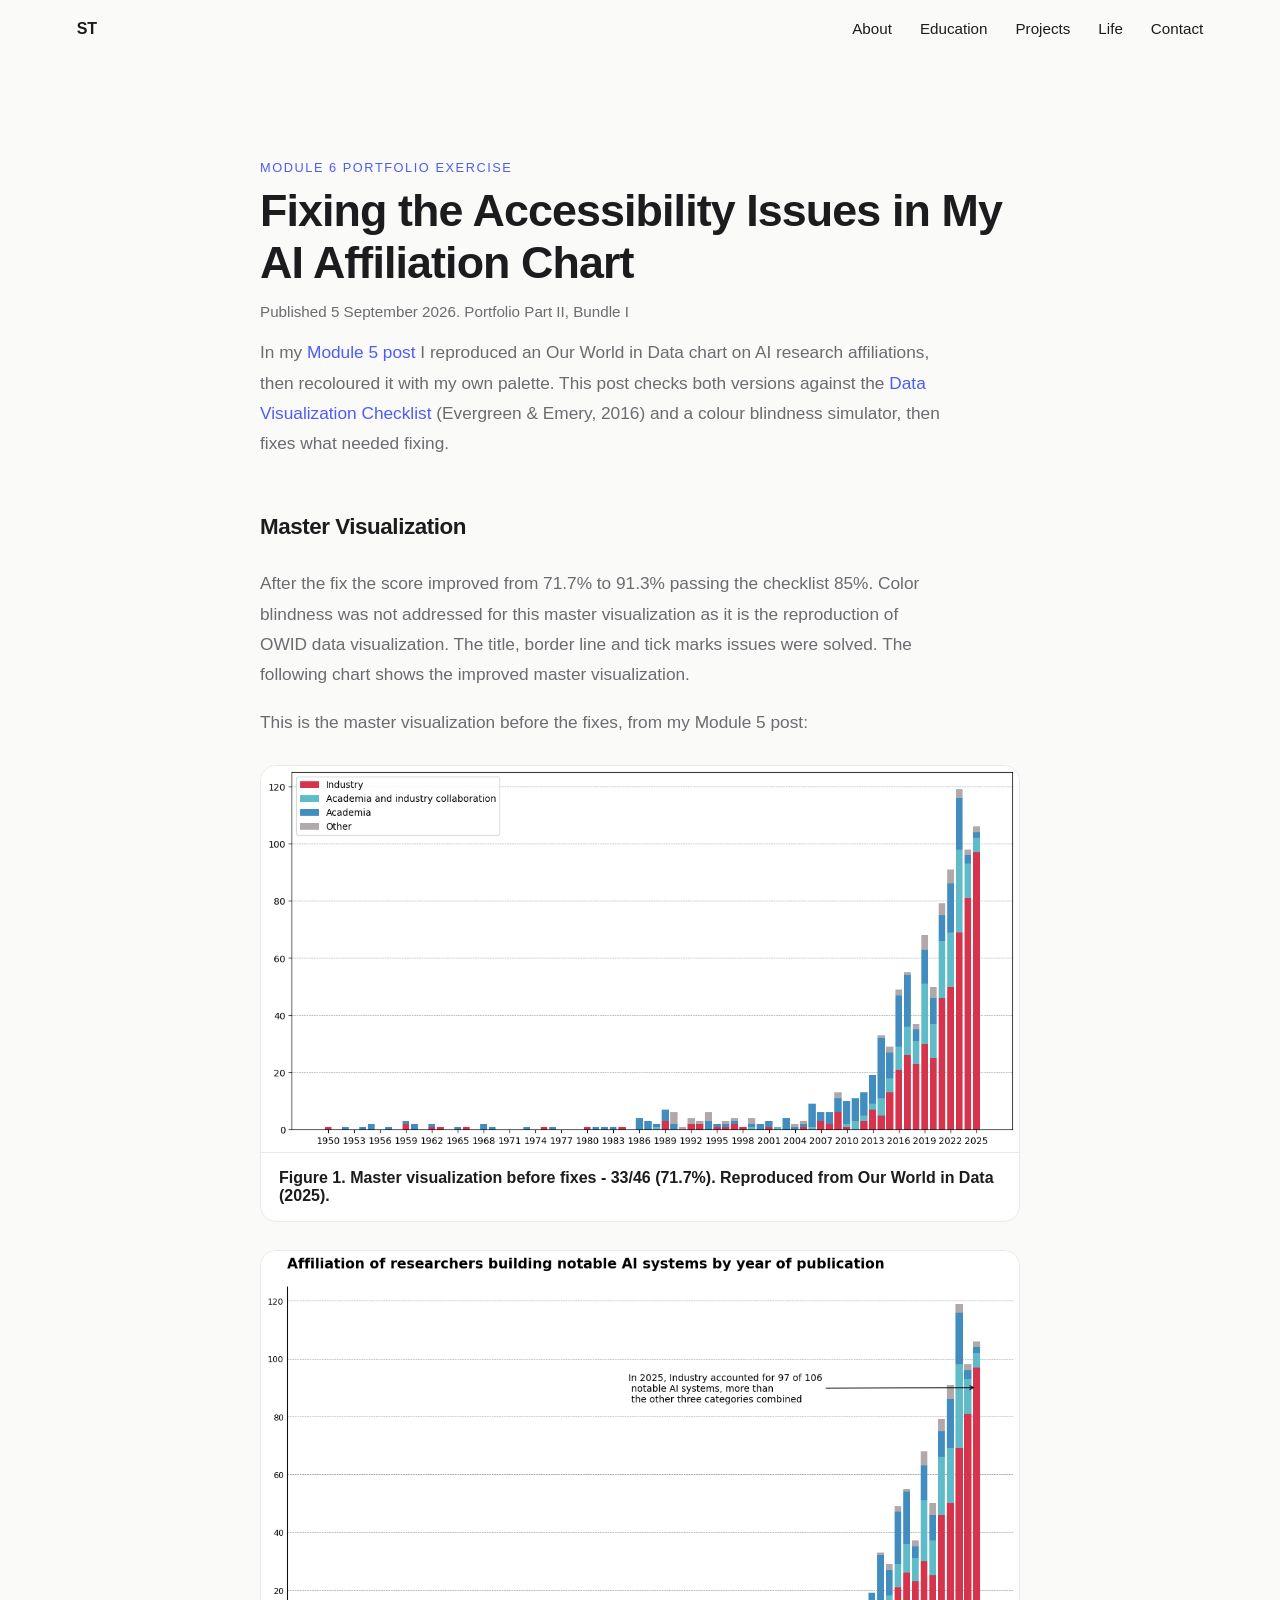
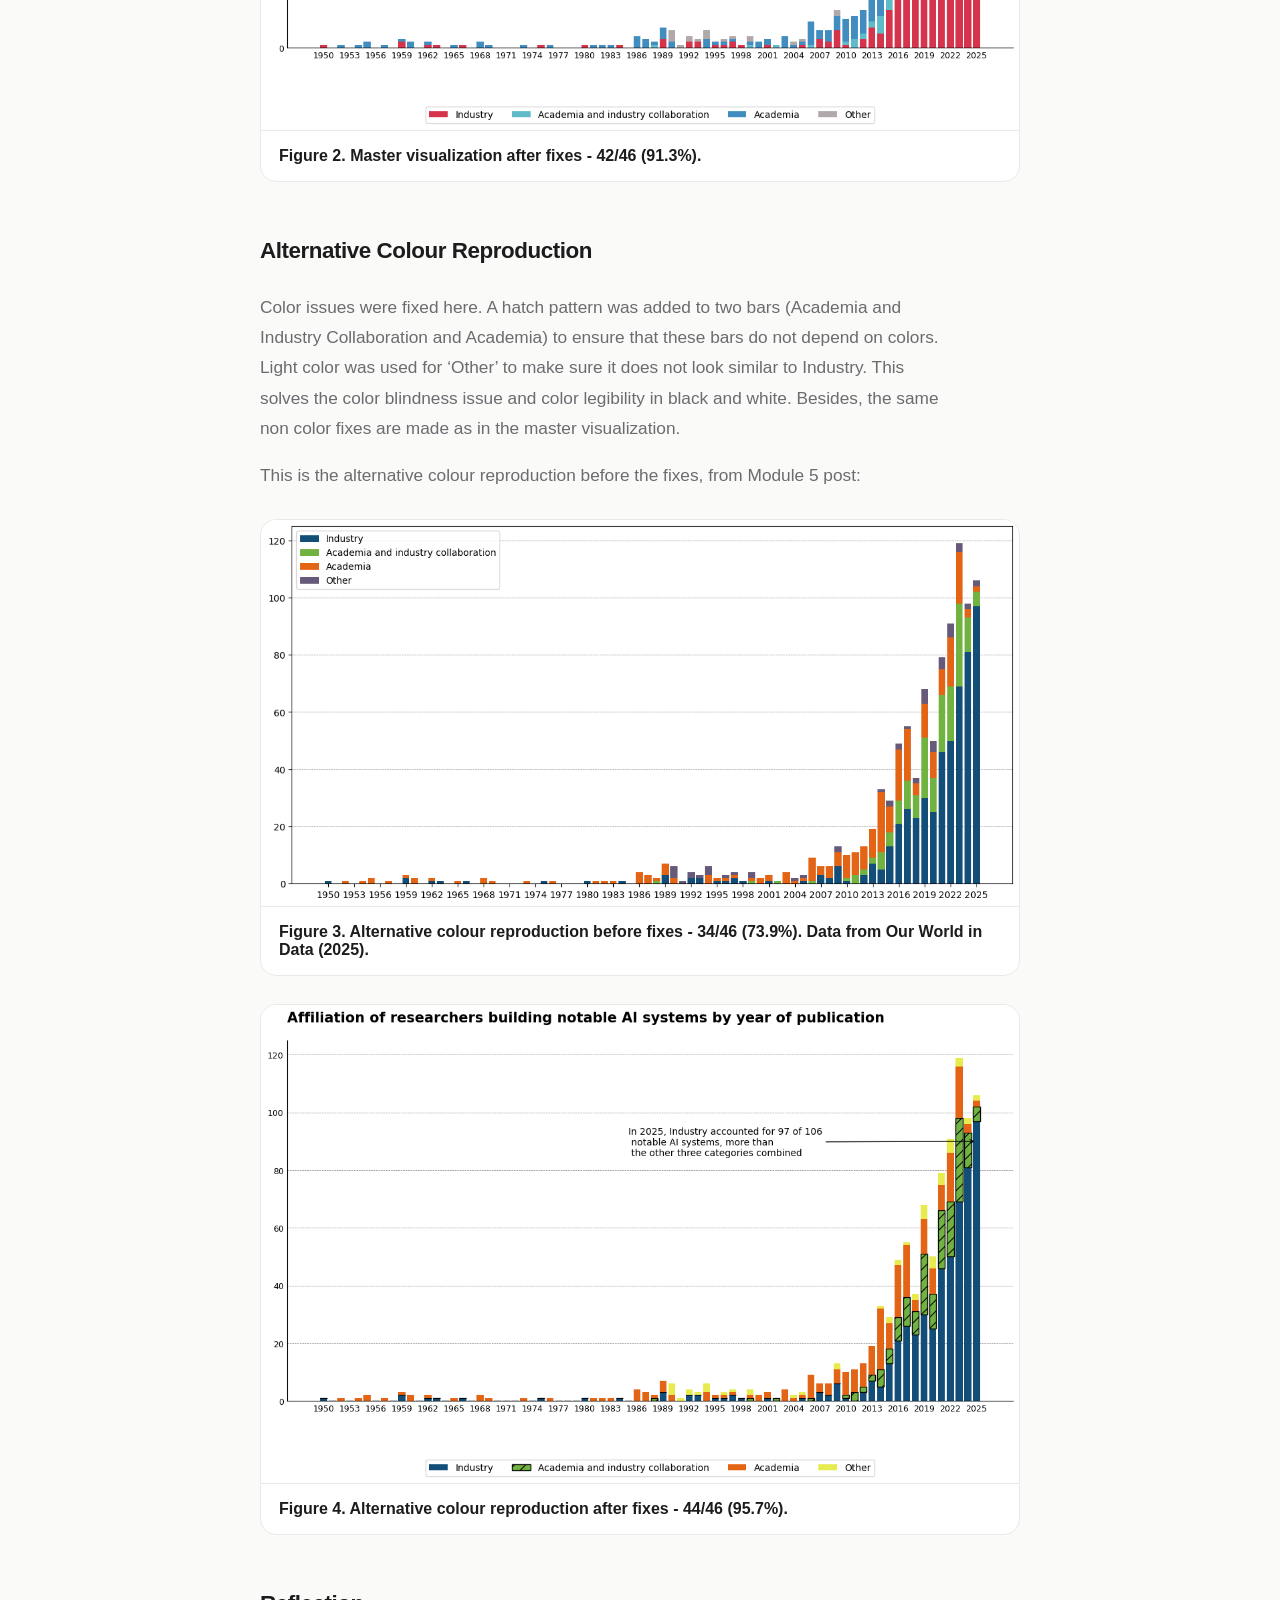
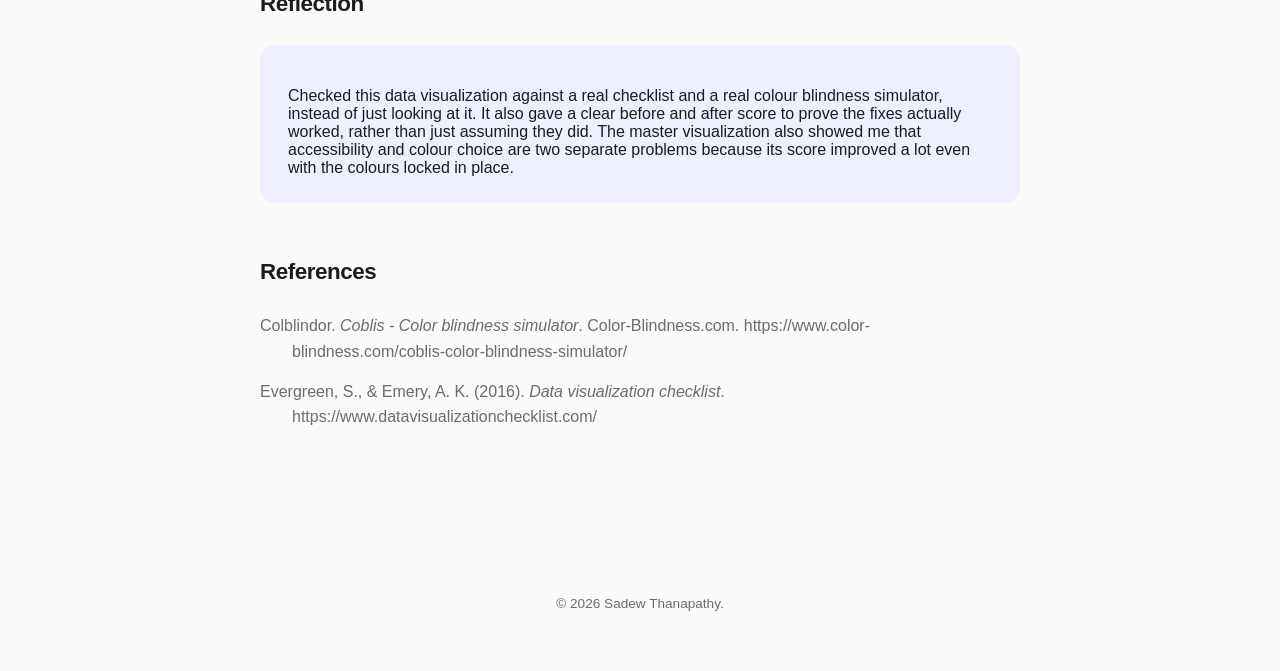
==== commit 9c2e60d8: "module6 html" ====
--- a/affiliation-accessibility-review.html
+++ b/affiliation-accessibility-review.html
@@ -38,7 +38,7 @@
 
     <h2>Master Visualization</h2>
     <p class="about-text">
-      After the fix the score improved from 71.7% to 89.1% passing
+      After the fix the score improved from 71.7% to 91.3% passing
       the checklist 85%. Color blindness was not addressed for this master visualization
       as it is the reproduction of OWID data visualization.
       The title, border line and tick marks issues were solved.
@@ -55,7 +55,7 @@
 
     <figure class="final-figure">
       <img src="media/module6/master_visualization_improved.png" alt="Master visualization after fixes, showing a title, an annotation, and no border">
-      <figcaption>Figure 2. Master visualization after fixes - 41/46 (89.1%).</figcaption>
+      <figcaption>Figure 2. Master visualization after fixes - 42/46 (91.3%).</figcaption>
     </figure>
 
     <h2>Alternative Colour Reproduction</h2>
@@ -73,7 +73,7 @@
     </p>
     <figure class="final-figure">
       <img src="media/module5/alternative color master visualization.jpg" alt="Alternative colour reproduction before fixes, using the original custom palette">
-      <figcaption>Figure 3. Alternative colour reproduction before fixes - 32/46 (69.6%). Data from Our World in Data (2025).</figcaption>
+      <figcaption>Figure 3. Alternative colour reproduction before fixes - 34/46 (73.9%). Data from Our World in Data (2025).</figcaption>
     </figure>
 
     <figure class="final-figure">
